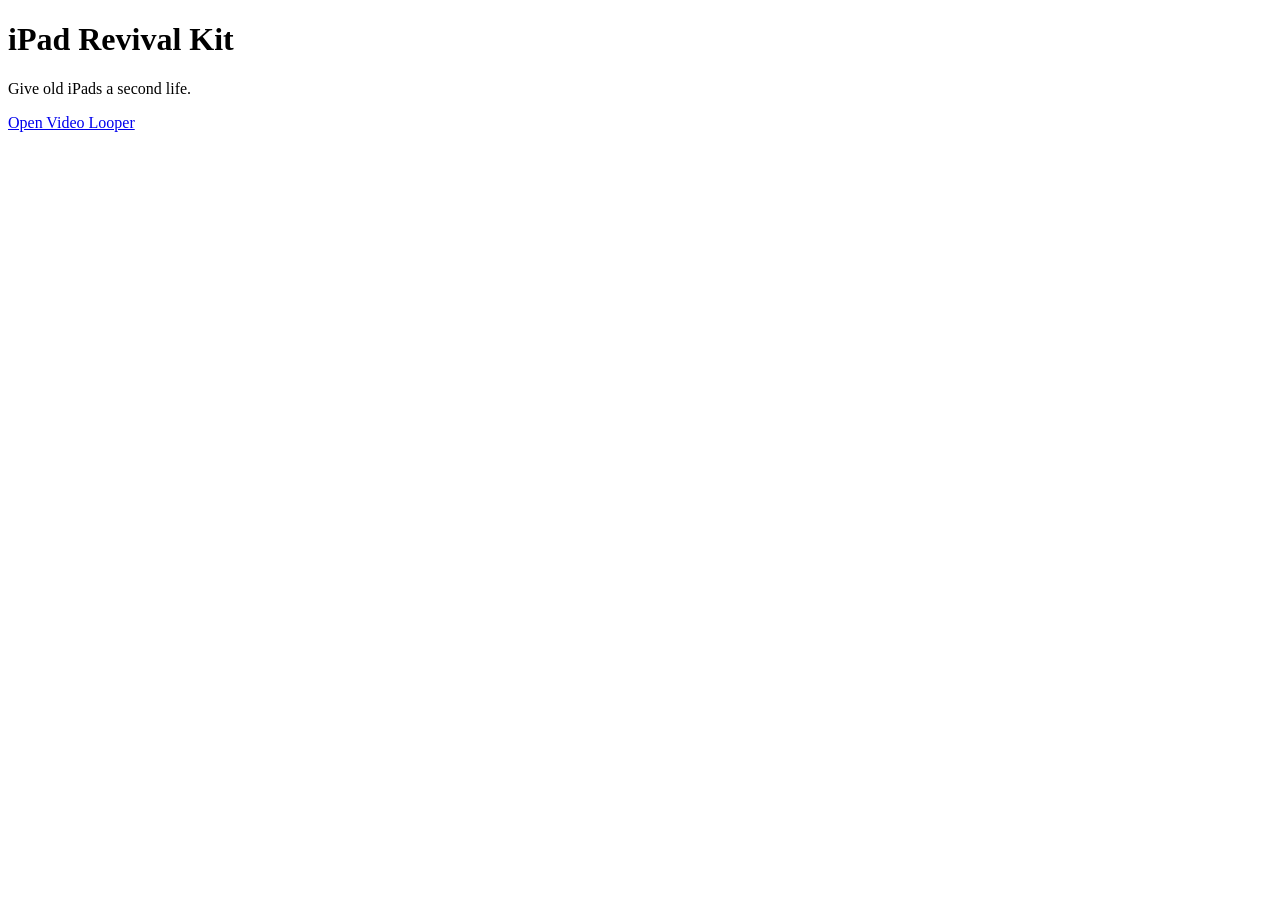
==== index.html @ b66465c6 "Add index.html" ====
<!DOCTYPE html>
<html>
<head>
<meta charset="UTF-8">
<title>iPad Revival Kit</title>
<meta name="viewport" content="width=device-width, initial-scale=1.0">
<link rel="stylesheet" href="style.css">
</head>
<body>
<main class="home">
<h1>iPad Revival Kit</h1>
<p>Give old iPads a second life.</p>
<a href="video-looper.html">Open Video Looper</a>
</main>
</body>
</html>
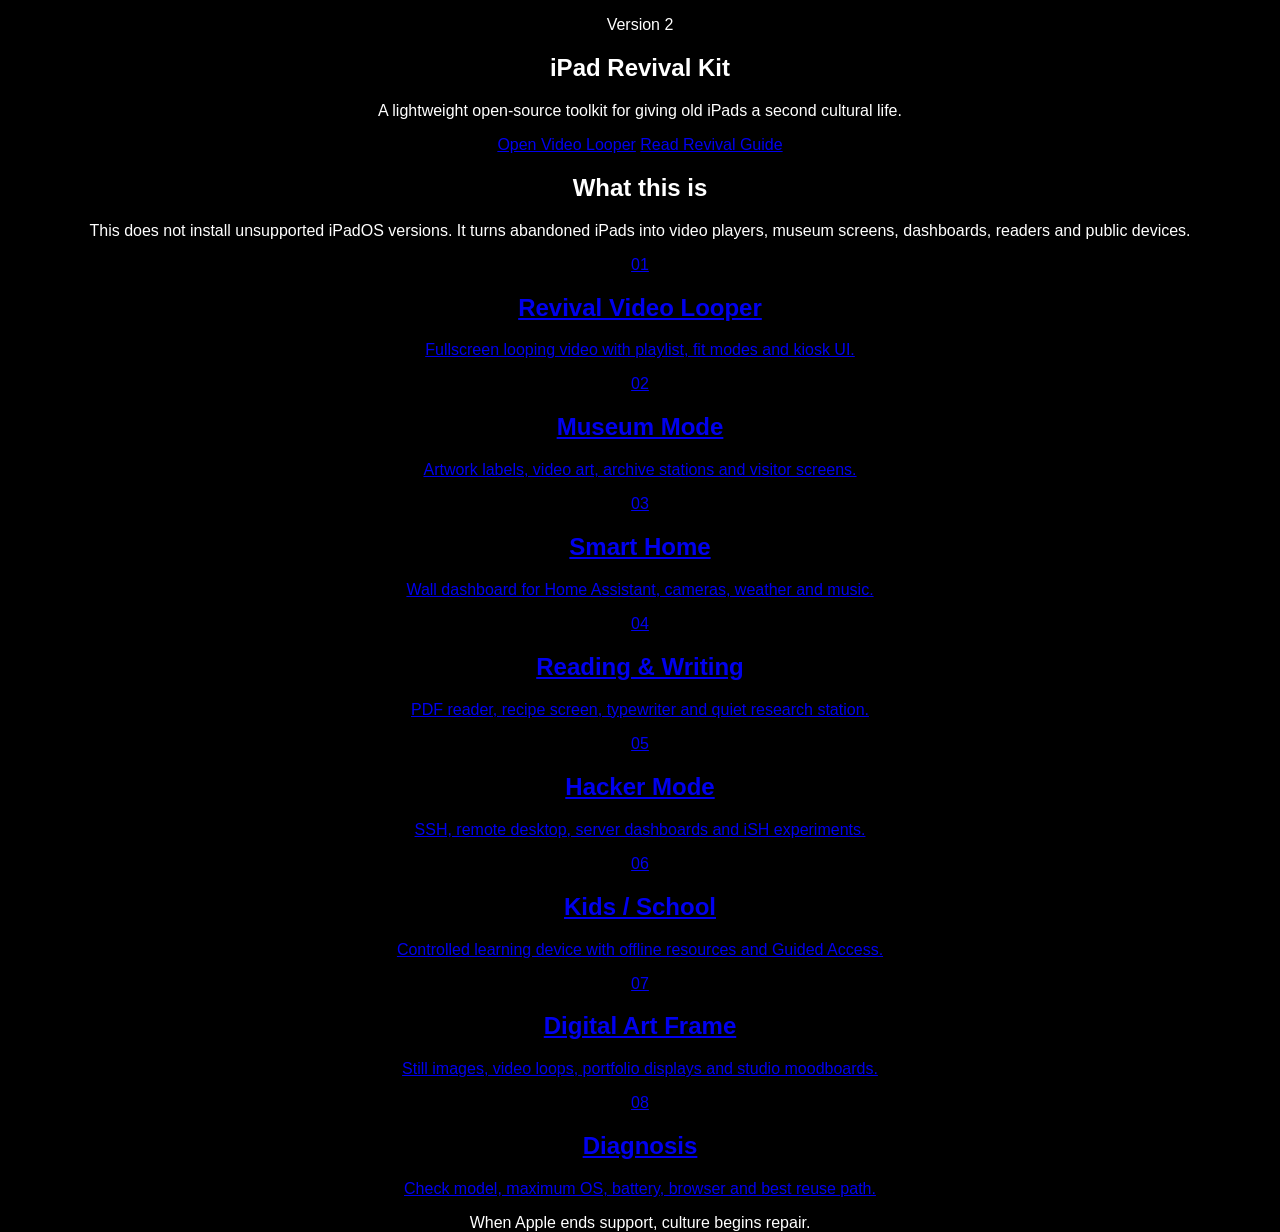
==== commit f385cdfd: "Upgrade homepage to v2 dashboard" ====
--- a/index.html
+++ b/index.html
@@ -1,16 +1,45 @@
 <!DOCTYPE html>
-<html>
+<html lang="en">
 <head>
-<meta charset="UTF-8">
-<title>iPad Revival Kit</title>
-<meta name="viewport" content="width=device-width, initial-scale=1.0">
-<link rel="stylesheet" href="style.css">
+  <meta charset="UTF-8" />
+  <title>iPad Revival Kit</title>
+  <meta name="viewport" content="width=device-width, initial-scale=1.0, user-scalable=no" />
+  <meta name="apple-mobile-web-app-capable" content="yes" />
+  <meta name="apple-mobile-web-app-title" content="Revival Kit" />
+  <meta name="theme-color" content="#050505" />
+  <link rel="manifest" href="manifest.json" />
+  <link rel="stylesheet" href="style.css" />
 </head>
 <body>
-<main class="home">
-<h1>iPad Revival Kit</h1>
-<p>Give old iPads a second life.</p>
-<a href="video-looper.html">Open Video Looper</a>
-</main>
+  <main class="shell">
+    <section class="hero">
+      <p class="eyebrow">Version 2</p>
+      <h1>iPad Revival Kit</h1>
+      <p class="subtitle">A lightweight open-source toolkit for giving old iPads a second cultural life.</p>
+      <div class="actions">
+        <a class="button primary" href="video-looper.html">Open Video Looper</a>
+        <a class="button" href="guide.html">Read Revival Guide</a>
+      </div>
+    </section>
+
+    <section class="status-card">
+      <h2>What this is</h2>
+      <p>This does not install unsupported iPadOS versions. It turns abandoned iPads into video players, museum screens, dashboards, readers and public devices.</p>
+    </section>
+
+    <section class="grid">
+      <a class="card" href="video-looper.html"><span>01</span><h2>Revival Video Looper</h2><p>Fullscreen looping video with playlist, fit modes and kiosk UI.</p></a>
+      <a class="card" href="guide.html#museum"><span>02</span><h2>Museum Mode</h2><p>Artwork labels, video art, archive stations and visitor screens.</p></a>
+      <a class="card" href="guide.html#home"><span>03</span><h2>Smart Home</h2><p>Wall dashboard for Home Assistant, cameras, weather and music.</p></a>
+      <a class="card" href="guide.html#reading"><span>04</span><h2>Reading & Writing</h2><p>PDF reader, recipe screen, typewriter and quiet research station.</p></a>
+      <a class="card" href="guide.html#hacker"><span>05</span><h2>Hacker Mode</h2><p>SSH, remote desktop, server dashboards and iSH experiments.</p></a>
+      <a class="card" href="guide.html#kids"><span>06</span><h2>Kids / School</h2><p>Controlled learning device with offline resources and Guided Access.</p></a>
+      <a class="card" href="guide.html#art"><span>07</span><h2>Digital Art Frame</h2><p>Still images, video loops, portfolio displays and studio moodboards.</p></a>
+      <a class="card" href="guide.html#diagnosis"><span>08</span><h2>Diagnosis</h2><p>Check model, maximum OS, battery, browser and best reuse path.</p></a>
+    </section>
+
+    <footer>When Apple ends support, culture begins repair.</footer>
+  </main>
+  <script src="app.js"></script>
 </body>
-</html>+</html>
--- a/style.css
+++ b/style.css
@@ -0,0 +1,2 @@
+body{margin:0;background:black;color:white;font-family:sans-serif;text-align:center}
+video{width:100vw;height:100vh;object-fit:contain}
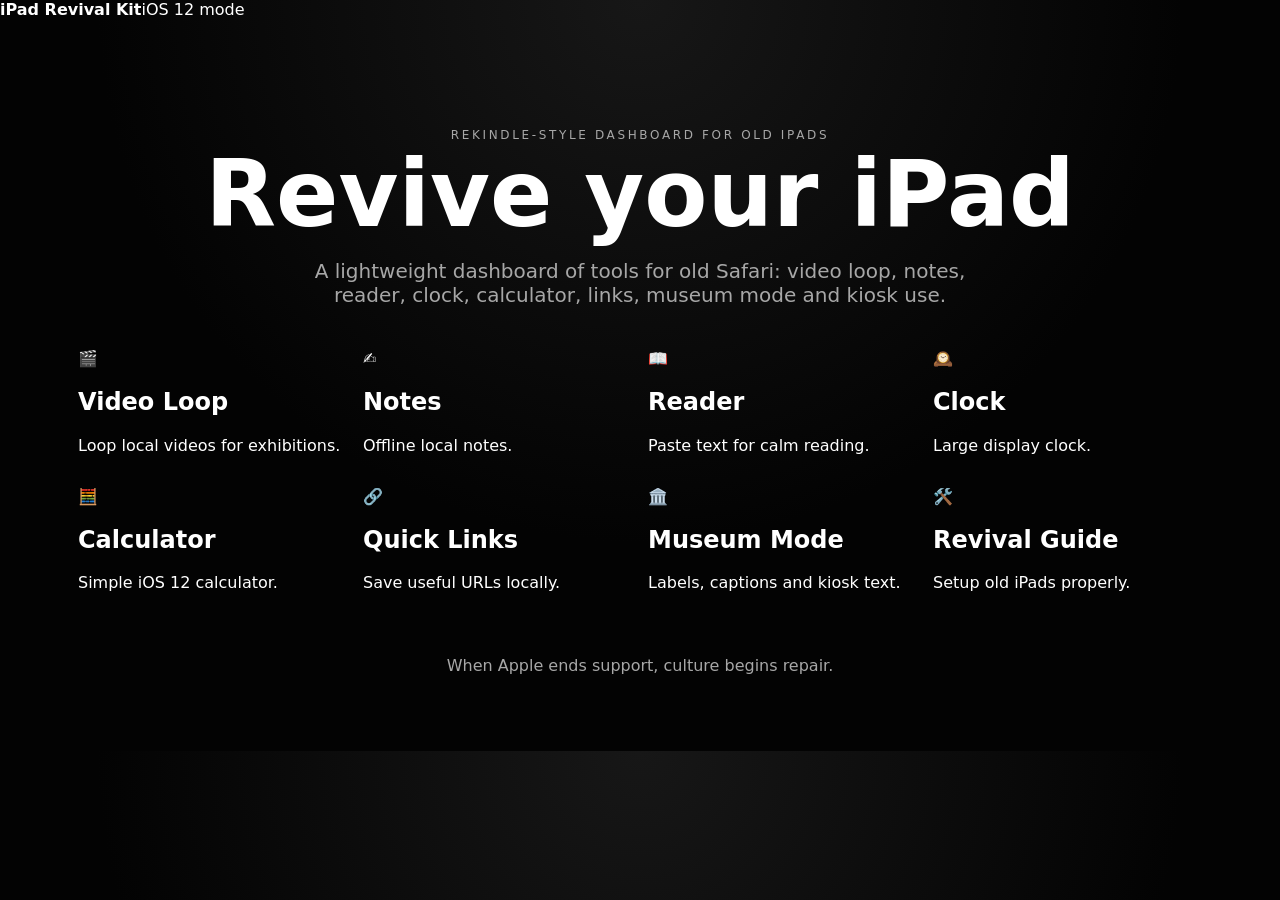
==== commit 1eb38b77: "Build iOS 12 rekindle-style dashboard" ====
--- a/index.html
+++ b/index.html
@@ -1,45 +1,34 @@
 <!DOCTYPE html>
 <html lang="en">
 <head>
-  <meta charset="UTF-8" />
-  <title>iPad Revival Kit</title>
-  <meta name="viewport" content="width=device-width, initial-scale=1.0, user-scalable=no" />
-  <meta name="apple-mobile-web-app-capable" content="yes" />
-  <meta name="apple-mobile-web-app-title" content="Revival Kit" />
-  <meta name="theme-color" content="#050505" />
-  <link rel="manifest" href="manifest.json" />
-  <link rel="stylesheet" href="style.css" />
+<meta charset="UTF-8">
+<title>iPad Revival Kit</title>
+<meta name="viewport" content="width=device-width, initial-scale=1.0, user-scalable=no">
+<meta name="apple-mobile-web-app-capable" content="yes">
+<meta name="apple-mobile-web-app-title" content="Revival Kit">
+<link rel="manifest" href="manifest.json">
+<link rel="stylesheet" href="style.css">
 </head>
 <body>
-  <main class="shell">
-    <section class="hero">
-      <p class="eyebrow">Version 2</p>
-      <h1>iPad Revival Kit</h1>
-      <p class="subtitle">A lightweight open-source toolkit for giving old iPads a second cultural life.</p>
-      <div class="actions">
-        <a class="button primary" href="video-looper.html">Open Video Looper</a>
-        <a class="button" href="guide.html">Read Revival Guide</a>
-      </div>
-    </section>
-
-    <section class="status-card">
-      <h2>What this is</h2>
-      <p>This does not install unsupported iPadOS versions. It turns abandoned iPads into video players, museum screens, dashboards, readers and public devices.</p>
-    </section>
-
-    <section class="grid">
-      <a class="card" href="video-looper.html"><span>01</span><h2>Revival Video Looper</h2><p>Fullscreen looping video with playlist, fit modes and kiosk UI.</p></a>
-      <a class="card" href="guide.html#museum"><span>02</span><h2>Museum Mode</h2><p>Artwork labels, video art, archive stations and visitor screens.</p></a>
-      <a class="card" href="guide.html#home"><span>03</span><h2>Smart Home</h2><p>Wall dashboard for Home Assistant, cameras, weather and music.</p></a>
-      <a class="card" href="guide.html#reading"><span>04</span><h2>Reading & Writing</h2><p>PDF reader, recipe screen, typewriter and quiet research station.</p></a>
-      <a class="card" href="guide.html#hacker"><span>05</span><h2>Hacker Mode</h2><p>SSH, remote desktop, server dashboards and iSH experiments.</p></a>
-      <a class="card" href="guide.html#kids"><span>06</span><h2>Kids / School</h2><p>Controlled learning device with offline resources and Guided Access.</p></a>
-      <a class="card" href="guide.html#art"><span>07</span><h2>Digital Art Frame</h2><p>Still images, video loops, portfolio displays and studio moodboards.</p></a>
-      <a class="card" href="guide.html#diagnosis"><span>08</span><h2>Diagnosis</h2><p>Check model, maximum OS, battery, browser and best reuse path.</p></a>
-    </section>
-
-    <footer>When Apple ends support, culture begins repair.</footer>
-  </main>
-  <script src="app.js"></script>
+<div class="topbar"><strong>iPad Revival Kit</strong><span>iOS 12 mode</span></div>
+<main class="shell">
+<section class="hero compact">
+<p class="eyebrow">Rekindle-style dashboard for old iPads</p>
+<h1>Revive your iPad</h1>
+<p class="subtitle">A lightweight dashboard of tools for old Safari: video loop, notes, reader, clock, calculator, links, museum mode and kiosk use.</p>
+</section>
+<section class="grid app-grid">
+<a class="app-card" href="video-looper.html"><b>🎬</b><h2>Video Loop</h2><p>Loop local videos for exhibitions.</p></a>
+<a class="app-card" href="pages/notes.html"><b>✍️</b><h2>Notes</h2><p>Offline local notes.</p></a>
+<a class="app-card" href="pages/reader.html"><b>📖</b><h2>Reader</h2><p>Paste text for calm reading.</p></a>
+<a class="app-card" href="pages/clock.html"><b>🕰️</b><h2>Clock</h2><p>Large display clock.</p></a>
+<a class="app-card" href="pages/calculator.html"><b>🧮</b><h2>Calculator</h2><p>Simple iOS 12 calculator.</p></a>
+<a class="app-card" href="pages/links.html"><b>🔗</b><h2>Quick Links</h2><p>Save useful URLs locally.</p></a>
+<a class="app-card" href="pages/museum.html"><b>🏛️</b><h2>Museum Mode</h2><p>Labels, captions and kiosk text.</p></a>
+<a class="app-card" href="pages/guide.html"><b>🛠️</b><h2>Revival Guide</h2><p>Setup old iPads properly.</p></a>
+</section>
+<footer>When Apple ends support, culture begins repair.</footer>
+</main>
+<script src="app.js"></script>
 </body>
-</html>
+</html>
--- a/style.css
+++ b/style.css
@@ -1,2 +1 @@
-body{margin:0;background:black;color:white;font-family:sans-serif;text-align:center}
-video{width:100vw;height:100vh;object-fit:contain}+:root{--bg:#030303;--panel:#101010;--panel2:#171717;--text:#fff;--muted:#a7a7a7;--border:#2a2a2a;--glow:rgba(255,255,255,.14)}*{box-sizing:border-box}html,body{margin:0;background:radial-gradient(circle at top,#171717,#030303 55%);color:var(--text);font-family:-apple-system,BlinkMacSystemFont,Inter,system-ui,sans-serif}a{color:inherit;text-decoration:none}.shell{padding:28px;max-width:1180px;margin:auto}.hero{text-align:center;margin:9vh auto 42px}.eyebrow{letter-spacing:.22em;text-transform:uppercase;color:var(--muted);font-size:12px}.hero h1{font-size:clamp(46px,9vw,92px);line-height:.9;margin:0}.subtitle{color:var(--muted);font-size:20px;max-width:720px;margin:22px auto}.actions{margin-top:22px}.button,button{padding:13px 17px;border-radius:14px;border:1px solid #444;background:#151515;color:white;font-weight:700;display:inline-block}.primary{background:white;color:black}.status-card,.card,.panel,.page-card{background:linear-gradient(180deg,var(--panel2),var(--panel));border:1px solid var(--border);border-radius:22px;box-shadow:0 20px 80px rgba(0,0,0,.35)}.status-card{padding:22px;margin:0 auto 22px;max-width:760px}.grid{display:grid;grid-template-columns:repeat(auto-fit,minmax(230px,1fr));gap:16px}.card{padding:20px;min-height:178px;transition:.2s}.card:hover{transform:translateY(-3px);border-color:#777;box-shadow:0 0 40px var(--glow)}.card span{opacity:.35;font-size:12px}.card p,footer,.muted{color:var(--muted)}footer{text-align:center;margin:48px 0}.page{padding:28px;max-width:900px;margin:auto}.page h1{font-size:52px}.page-card{padding:22px;margin:16px 0}.player-body{width:100vw;height:100vh;overflow:hidden;background:#000}.player-video{width:100vw;height:100vh;object-fit:contain;background:#000}.panel{position:fixed;top:14px;left:14px;width:min(390px,calc(100vw - 28px));max-height:calc(100vh - 28px);overflow:auto;padding:16px;z-index:20;background:rgba(10,10,10,.88);backdrop-filter:blur(12px)}.panel h1{font-size:22px;margin:0 0 12px}.label{display:block;margin:12px 0 6px;color:var(--muted);font-size:13px}input,select,textarea{width:100%;padding:12px;border-radius:12px;border:1px solid #444;background:#080808;color:white}.row{display:flex;gap:8px;margin-top:10px}.row button{flex:1}.hint{font-size:12px;color:var(--muted);line-height:1.4}.show-panel{position:fixed;right:14px;bottom:14px;width:54px;height:54px;border-radius:50%;display:none;opacity:.35;z-index:30}.kiosk .show-panel{display:block}.badge{display:inline-block;border:1px solid #333;border-radius:999px;padding:6px 10px;color:var(--muted);font-size:12px;margin:4px}.danger{background:#2b1111}.success{background:#112b18}@media(max-width:600px){.shell,.page{padding:18px}.row{flex-direction:column}.hero{margin-top:5vh}}
